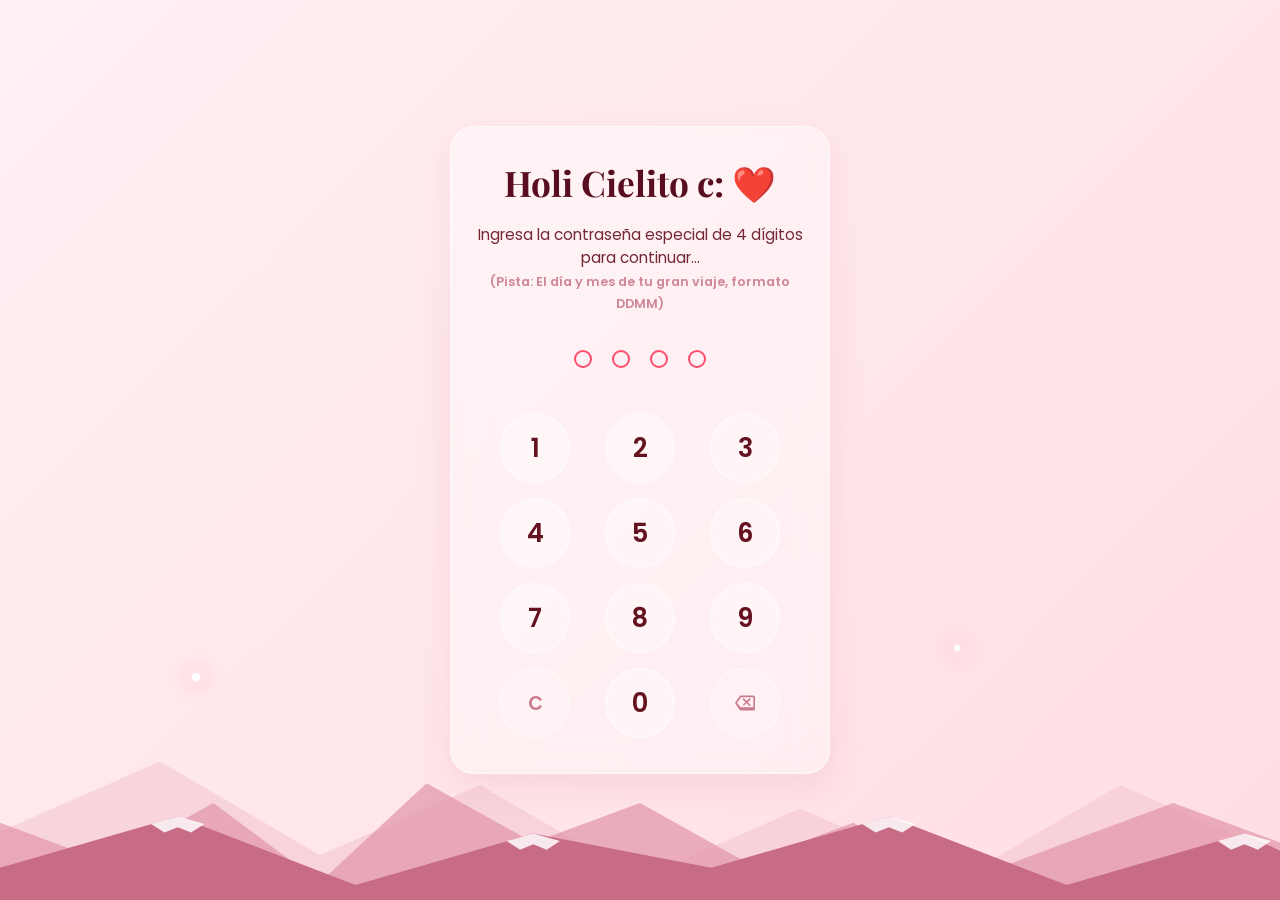
==== index.html @ ddee2273 "Add files via upload" ====
<!DOCTYPE html>
<html lang="es">
<head>
    <meta charset="UTF-8">
    <meta name="viewport" content="width=device-width, initial-scale=1.0">
    <title>Acceso Especial</title>
    <meta name="description" content="Ingresa la fecha de viaje de mi amor para acceder al contador.">
    
    <!-- Google Fonts -->
    <link rel="preconnect" href="https://fonts.googleapis.com">
    <link rel="preconnect" href="https://fonts.gstatic.com" crossorigin>
    <link href="https://fonts.googleapis.com/css2?family=Playfair+Display:ital,wght@0,400..900;1,400..900&family=Poppins:wght@300;400;600;700&display=swap" rel="stylesheet">
    
    <link rel="stylesheet" href="styles.css">
    <link rel="stylesheet" href="passcode.css">
</head>
<body>
    <!-- Ambient Hearts/Petals Container -->
    <div id="hearts-container"></div>

    <main class="passcode-container">
        <!-- Passcode Card -->
        <section class="passcode-card" id="passcode-card">
            <h1 class="passcode-title">Holi Cielito c: ❤️</h1>
            <p class="passcode-subtitle">Ingresa la contraseña especial de 4 dígitos para continuar...<br><small>(Pista: El día y mes de tu gran viaje, formato DDMM)</small></p>

            <!-- PIN Dots Display -->
            <div class="pin-display">
                <div class="pin-dot" data-index="0"></div>
                <div class="pin-dot" data-index="1"></div>
                <div class="pin-dot" data-index="2"></div>
                <div class="pin-dot" data-index="3"></div>
            </div>

            <!-- Custom Numeric Keypad -->
            <div class="keypad">
                <button class="key-btn" data-key="1">1</button>
                <button class="key-btn" data-key="2">2</button>
                <button class="key-btn" data-key="3">3</button>
                <button class="key-btn" data-key="4">4</button>
                <button class="key-btn" data-key="5">5</button>
                <button class="key-btn" data-key="6">6</button>
                <button class="key-btn" data-key="7">7</button>
                <button class="key-btn" data-key="8">8</button>
                <button class="key-btn" data-key="9">9</button>
                <button class="key-btn action" data-key="clear" aria-label="Borrar todo">C</button>
                <button class="key-btn" data-key="0">0</button>
                <button class="key-btn action" data-key="backspace" aria-label="Borrar último dígito">
                    <svg viewBox="0 0 24 24" width="20" height="20">
                        <path fill="currentColor" d="M22 3H7c-.69 0-1.23.35-1.59.88L0 12l5.41 8.11c.36.53.9.89 1.59.89h15c1.1 0 2-.9 2-2V5c0-1.1-.9-2-2-2zm0 14H7.07L2.4 12l4.66-7H22v12zm-11.59-2L14 12.41 17.59 16 19 14.59 15.41 11 19 7.41 17.59 6 14 9.59 10.41 6 9 7.41 12.59 11 9 14.59z"/>
                    </svg>
                </button>
            </div>
        </section>
    </main>

    <!-- Bottom Mountain Illustration -->
    <div class="mountain-container">
        <div class="sky-star animate-pulse"></div>
        <div class="sky-star-2 animate-pulse"></div>
        <svg class="mountain mountain-back" viewBox="0 0 1440 320" preserveAspectRatio="none">
            <path fill="#f3c6d1" fill-opacity="0.6" d="M0,224L180,128L360,256L540,160L720,288L900,192L1080,288L1260,160L1440,256L1440,320L1260,320L1080,320L900,320L720,320L540,320L360,320L180,320L0,320Z"></path>
        </svg>
        <svg class="mountain mountain-mid" viewBox="0 0 1440 320" preserveAspectRatio="none">
            <path fill="#e295aa" fill-opacity="0.7" d="M0,192L120,256L240,160L360,288L480,128L600,224L720,160L840,256L960,192L1080,288L1200,224L1320,160L1440,224L1440,320L1320,320L1200,320L1080,320L960,320L840,320L720,320L600,320L480,320L360,320L240,320L120,320L0,320Z"></path>
        </svg>
        <svg class="mountain mountain-front" viewBox="0 0 1440 320" preserveAspectRatio="none">
            <path fill="#c86b85" d="M0,256L200,160L400,288L600,192L800,256L1000,160L1200,288L1400,192L1440,224L1440,320L1400,320L1200,320L1000,320L800,320L600,320L400,320L200,320L0,320Z"></path>
            <path fill="#ffffff" fill-opacity="0.85" d="M170,174L200,160L230,174L215,190L200,180L185,190ZM570,206L600,192L630,206L615,222L600,212L585,222ZM970,174L1000,160L1030,174L1015,190L1000,180L985,190ZM1370,206L1400,192L1430,206L1415,222L1400,212L1385,222Z"></path>
        </svg>
    </div>

    <!-- Scripts -->
    <script src="passcode.js"></script>
</body>
</html>
---- styles.css ----
/* ==========================================================================
   Estilos Principales - Conteo Regresivo Romántico a Ancash
   ========================================================================== */

:root {
    --bg-pink-1: #fff0f3;
    --bg-pink-2: #ffccd5;
    --bg-lavender: #f0e6ff;
    --accent-rose: #ff4d6d;
    --accent-rose-hover: #ff758f;
    --rose-gold: #c97a8e;
    --deep-wine: #590d22;
    --dark-text: #641220;
    --glass-bg: rgba(255, 255, 255, 0.4);
    --glass-bg-hover: rgba(255, 255, 255, 0.55);
    --glass-border: rgba(255, 255, 255, 0.6);
    --glass-shadow: 0 12px 32px 0 rgba(201, 122, 142, 0.15);
    --font-serif: 'Playfair Display', Georgia, serif;
    --font-sans: 'Poppins', system-ui, -apple-system, sans-serif;
    --transition-smooth: all 0.4s cubic-bezier(0.175, 0.885, 0.32, 1.275);
}

/* Base Styles */
* {
    box-sizing: border-box;
    margin: 0;
    padding: 0;
}

body {
    font-family: var(--font-sans);
    color: var(--dark-text);
    min-height: 100vh;
    overflow-x: hidden;
    background: linear-gradient(135deg, var(--bg-pink-1), var(--bg-pink-2), var(--bg-lavender));
    background-size: 400% 400%;
    animation: gradientShift 15s ease infinite;
    display: flex;
    flex-direction: column;
    align-items: center;
    position: relative;
}

/* Background Animated Gradient */
@keyframes gradientShift {
    0% { background-position: 0% 50%; }
    50% { background-position: 100% 50%; }
    100% { background-position: 0% 50%; }
}

/* Interactive Hearts Overlay */
#hearts-container {
    position: fixed;
    top: 0;
    left: 0;
    width: 100%;
    height: 100%;
    pointer-events: none;
    z-index: 999;
    overflow: hidden;
}

/* Floating Elements in Background */
.ambient-heart {
    position: absolute;
    color: var(--accent-rose);
    opacity: 0.6;
    animation: floatUp 6s linear infinite;
    pointer-events: none;
}

@keyframes floatUp {
    0% {
        transform: translateY(100vh) scale(0) rotate(0deg);
        opacity: 0;
    }
    10% {
        opacity: 0.6;
    }
    90% {
        opacity: 0.6;
    }
    100% {
        transform: translateY(-10vh) scale(1.2) rotate(360deg);
        opacity: 0;
    }
}

/* Floating Music Player Button */
.floating-btn {
    position: fixed;
    top: 25px;
    right: 25px;
    width: 54px;
    height: 54px;
    border-radius: 50%;
    background: var(--glass-bg);
    border: 1px solid var(--glass-border);
    backdrop-filter: blur(12px);
    -webkit-backdrop-filter: blur(12px);
    color: var(--accent-rose);
    box-shadow: 0 4px 15px rgba(255, 77, 109, 0.2);
    cursor: pointer;
    display: flex;
    align-items: center;
    justify-content: center;
    z-index: 1000;
    transition: var(--transition-smooth);
}

.floating-btn:hover {
    transform: scale(1.1) rotate(15deg);
    background: var(--accent-rose);
    color: white;
    box-shadow: 0 6px 20px rgba(255, 77, 109, 0.4);
}

.floating-btn:active {
    transform: scale(0.95);
}

.hidden {
    display: none !important;
}

/* Main Container Layout */
.app-container {
    width: 100%;
    max-width: 900px;
    padding: 40px 20px 180px 20px; /* Extra bottom padding for mountains spacing */
    margin: auto 0;
    display: flex;
    flex-direction: column;
    align-items: center;
    gap: 40px;
    z-index: 10;
}

/* Hero Card */
.card-hero {
    width: 100%;
    background: var(--glass-bg);
    border: 1px solid var(--glass-border);
    backdrop-filter: blur(16px);
    -webkit-backdrop-filter: blur(16px);
    box-shadow: var(--glass-shadow);
    border-radius: 24px;
    padding: 40px 30px;
    text-align: center;
    display: flex;
    flex-direction: column;
    align-items: center;
    gap: 20px;
    transition: transform 0.3s ease;
}

.card-hero:hover {
    transform: translateY(-5px);
}

.heart-pulse-badge {
    background: rgba(255, 77, 109, 0.15);
    color: var(--accent-rose);
    padding: 8px 16px;
    border-radius: 50px;
    font-size: 0.9rem;
    font-weight: 600;
    border: 1px solid rgba(255, 77, 109, 0.25);
    animation: pulse 2s infinite;
}

@keyframes pulse {
    0% { transform: scale(1); }
    50% { transform: scale(1.05); }
    100% { transform: scale(1); }
}

.main-title {
    font-family: var(--font-serif);
    font-size: 2.8rem;
    font-weight: 700;
    color: var(--deep-wine);
    line-height: 1.2;
}

.subtitle {
    font-size: 1.1rem;
    color: var(--dark-text);
    opacity: 0.9;
    max-width: 600px;
}

/* Countdown Grid */
.countdown-grid {
    display: grid;
    grid-template-columns: repeat(4, 1fr);
    gap: 20px;
    width: 100%;
    margin-top: 15px;
}

.countdown-card {
    background: rgba(255, 255, 255, 0.5);
    border: 1px solid var(--glass-border);
    border-radius: 20px;
    padding: 25px 15px;
    display: flex;
    flex-direction: column;
    align-items: center;
    position: relative;
    overflow: hidden;
    transition: var(--transition-smooth);
}

.countdown-card:hover {
    transform: scale(1.05) translateY(-5px);
    background: rgba(255, 255, 255, 0.7);
    box-shadow: 0 10px 25px rgba(255, 77, 109, 0.15);
}

.countdown-card .number {
    font-size: 3.2rem;
    font-weight: 700;
    color: var(--accent-rose);
    line-height: 1;
    z-index: 2;
    text-shadow: 2px 2px 4px rgba(0,0,0,0.05);
}

.countdown-card .label {
    font-size: 0.9rem;
    text-transform: uppercase;
    letter-spacing: 1.5px;
    color: var(--rose-gold);
    font-weight: 600;
    margin-top: 8px;
    z-index: 2;
}

/* Card Radial Glow Effect on Hover */
.card-glow {
    position: absolute;
    top: 50%;
    left: 50%;
    width: 100%;
    height: 100%;
    background: radial-gradient(circle, rgba(255, 204, 213, 0.4) 0%, transparent 70%);
    transform: translate(-50%, -50%) scale(0);
    transition: transform 0.5s ease;
    pointer-events: none;
    z-index: 1;
}

.countdown-card:hover .card-glow {
    transform: translate(-50%, -50%) scale(1.5);
}

/* D-Day Celebration Message */
.celebration-message {
    animation: zoomIn 0.8s cubic-bezier(0.175, 0.885, 0.32, 1.275) forwards;
}

.celebration-message h2 {
    font-family: var(--font-serif);
    font-size: 3rem;
    color: var(--accent-rose);
    margin-bottom: 15px;
    text-shadow: 0 0 15px rgba(255, 77, 109, 0.2);
}

.celebration-message .sweet-words {
    font-size: 1.25rem;
    line-height: 1.6;
    color: var(--deep-wine);
    max-width: 650px;
    margin: 0 auto;
}

@keyframes zoomIn {
    0% { transform: scale(0.8); opacity: 0; }
    100% { transform: scale(1); opacity: 1; }
}

/* Progress Bar / Traveling Heart */
.progress-bar-container {
    position: relative;
    width: 100%;
    height: 8px;
    background: rgba(255, 255, 255, 0.4);
    border-radius: 10px;
    margin-top: 30px;
}

.progress-trail {
    position: absolute;
    top: 0;
    left: 0;
    width: 100%;
    height: 100%;
    border-radius: 10px;
    border: 1.5px dashed rgba(255, 77, 109, 0.25);
    pointer-events: none;
}

.progress-bar {
    position: absolute;
    top: 0;
    left: 0;
    height: 100%;
    width: 0%;
    background: linear-gradient(90deg, var(--bg-pink-2), var(--accent-rose));
    border-radius: 10px;
    transition: width 1s cubic-bezier(0.1, 0.8, 0.2, 1);
}

.traveling-element {
    position: absolute;
    top: -10px;
    left: 0%;
    transform: translateX(-50%);
    transition: left 1s cubic-bezier(0.1, 0.8, 0.2, 1);
    z-index: 5;
    filter: drop-shadow(0 4px 6px rgba(255, 77, 109, 0.3));
}

.traveling-element svg {
    animation: floatAirplane 3s ease-in-out infinite;
}

@keyframes floatAirplane {
    0% { transform: translateY(0) rotate(0deg); }
    50% { transform: translateY(-4px) rotate(3deg); }
    100% { transform: translateY(0) rotate(0deg); }
}

.progress-labels {
    width: 100%;
    display: flex;
    justify-content: space-between;
    font-size: 0.85rem;
    font-weight: 600;
    color: var(--rose-gold);
    margin-top: 5px;
}

/* Love Letter Section */
.envelope-section {
    width: 100%;
    display: flex;
    flex-direction: column;
    align-items: center;
    gap: 15px;
}

.letter-instruction {
    font-size: 1rem;
    color: var(--rose-gold);
    font-style: italic;
    animation: bounceText 2s infinite;
}

@keyframes bounceText {
    0%, 100% { transform: translateY(0); }
    50% { transform: translateY(-4px); }
}

/* Envelope Container */
.envelope-wrapper {
    position: relative;
    width: 320px;
    height: 220px;
    cursor: pointer;
    perspective: 1000px;
}

.envelope {
    position: relative;
    width: 100%;
    height: 100%;
    background: #ffa6c9;
    border-radius: 0 0 12px 12px;
    box-shadow: 0 15px 35px rgba(201, 122, 142, 0.25);
    transition: transform 0.4s ease;
}

.envelope:hover {
    transform: scale(1.02) translateY(-3px);
}

/* Envelope Flap */
.envelope .flap {
    position: absolute;
    top: 0;
    left: 0;
    width: 0;
    height: 0;
    border-left: 160px solid transparent;
    border-right: 160px solid transparent;
    border-top: 115px solid #ff85a2;
    transform-origin: top;
    transition: transform 0.4s ease 0.2s, z-index 0.2s;
    z-index: 4;
}

/* Envelope Pocket */
.envelope .pocket {
    position: absolute;
    bottom: 0;
    left: 0;
    width: 0;
    height: 0;
    border-left: 160px solid #ffa6c9;
    border-right: 160px solid #ffa6c9;
    border-bottom: 110px solid #ff7096;
    border-radius: 0 0 12px 12px;
    z-index: 3;
}

/* The Sealed Heart */
.heart-seal {
    position: absolute;
    top: 100px;
    left: 50%;
    transform: translate(-50%, -50%) scale(1);
    font-size: 2.2rem;
    z-index: 5;
    transition: transform 0.3s cubic-bezier(0.175, 0.885, 0.32, 1.275);
    cursor: pointer;
}

.envelope-wrapper:hover .heart-seal {
    transform: translate(-50%, -50%) scale(1.15);
}

/* The actual Letter */
.letter {
    position: absolute;
    bottom: 10px;
    left: 10px;
    right: 10px;
    height: 200px;
    background: #fff;
    border-radius: 8px;
    box-shadow: 0 2px 10px rgba(0,0,0,0.06);
    transition: transform 0.5s cubic-bezier(0.25, 1, 0.5, 1) 0s, height 0.5s ease 0s;
    z-index: 2;
    overflow: hidden;
    padding: 20px;
}

.letter-content {
    opacity: 0.1;
    transform: translateY(20px);
    transition: opacity 0.4s ease, transform 0.4s ease;
    display: flex;
    flex-direction: column;
    gap: 12px;
}

.letter-title {
    font-family: var(--font-serif);
    font-size: 1.15rem;
    color: var(--accent-rose);
    margin-bottom: 5px;
}

.letter-text {
    font-size: 0.85rem;
    line-height: 1.5;
    color: #4a4a4a;
    text-align: justify;
}

.letter-signature {
    font-size: 0.85rem;
    color: var(--rose-gold);
    align-self: flex-end;
    margin-top: 10px;
    line-height: 1.4;
    text-align: right;
}

/* Open Envelope Animation Classes */
.envelope-wrapper.open .envelope .flap {
    transform: rotateX(180deg);
    z-index: 1;
    transition: transform 0.4s ease, z-index 0.2s 0.2s;
}

.envelope-wrapper.open .letter {
    transform: translateY(-160px);
    height: 380px;
    z-index: 4;
    box-shadow: 0 10px 30px rgba(0,0,0,0.1);
    transition: transform 0.5s cubic-bezier(0.25, 1, 0.5, 1) 0.3s, height 0.5s ease 0.3s, z-index 0s 0.3s;
    overflow-y: auto;
}

/* Custom Scrollbar for letter */
.letter::-webkit-scrollbar {
    width: 6px;
}
.letter::-webkit-scrollbar-track {
    background: #f7f7f7;
    border-radius: 4px;
}
.letter::-webkit-scrollbar-thumb {
    background: var(--bg-pink-2);
    border-radius: 4px;
}

.envelope-wrapper.open .letter-content {
    opacity: 1;
    transform: translateY(0);
    transition: opacity 0.5s ease 0.6s, transform 0.5s ease 0.6s;
}

.envelope-wrapper.open .heart-seal {
    transform: translate(-50%, -50%) scale(0);
    opacity: 0;
    pointer-events: none;
    transition: transform 0.3s ease, opacity 0.3s ease;
}

/* Mountains Styling at Bottom */
.mountain-container {
    position: fixed;
    bottom: -1px;
    left: 0;
    width: 100%;
    height: 180px;
    pointer-events: none;
    z-index: 1;
}

.mountain {
    position: absolute;
    bottom: -1px;
    left: 0;
    width: 100%;
    height: 100%;
}

.mountain-back {
    height: 130%;
    animation: floatBackMount 20s ease-in-out infinite alternate;
}

.mountain-mid {
    height: 110%;
    animation: floatMidMount 16s ease-in-out infinite alternate;
}

.mountain-front {
    height: 95%;
}

@keyframes floatBackMount {
    0% { transform: translateY(0); }
    100% { transform: translateY(6px); }
}

@keyframes floatMidMount {
    0% { transform: translateY(0); }
    100% { transform: translateY(3px); }
}

/* Sky Stars Anim */
.sky-star, .sky-star-2 {
    position: absolute;
    border-radius: 50%;
    background: #fff;
    box-shadow: 0 0 10px #fff, 0 0 20px var(--accent-rose);
}

.sky-star {
    bottom: 220px;
    left: 15%;
    width: 8px;
    height: 8px;
    animation: pulseGlow 3s infinite;
}

.sky-star-2 {
    bottom: 250px;
    right: 25%;
    width: 6px;
    height: 6px;
    animation: pulseGlow 4s infinite 1s;
}

@keyframes pulseGlow {
    0%, 100% { transform: scale(1); opacity: 0.6; }
    50% { transform: scale(1.4); opacity: 1; box-shadow: 0 0 15px #fff, 0 0 30px var(--accent-rose); }
}

/* Responsive Media Queries */
@media (max-width: 768px) {
    .app-container {
        padding-top: 25px;
        padding-bottom: 150px;
        gap: 30px;
    }
    
    .floating-btn {
        top: 15px;
        right: 15px;
        width: 48px;
        height: 48px;
    }

    .card-hero {
        padding: 30px 18px;
    }

    .main-title {
        font-size: 2rem;
    }

    .subtitle {
        font-size: 0.95rem;
    }

    .countdown-grid {
        grid-template-columns: repeat(2, 1fr);
        gap: 15px;
    }

    .countdown-card {
        padding: 18px 10px;
        border-radius: 16px;
    }

    .countdown-card .number {
        font-size: 2.3rem;
    }

    .countdown-card .label {
        font-size: 0.8rem;
        letter-spacing: 1px;
    }
    
    .envelope-wrapper {
        width: 290px;
        height: 200px;
    }
    
    .envelope .flap {
        border-left-width: 145px;
        border-right-width: 145px;
        border-top-width: 105px;
    }
    
    .envelope .pocket {
        border-left-width: 145px;
        border-right-width: 145px;
        border-bottom-width: 100px;
    }

    .envelope-wrapper.open .letter {
        transform: translateY(-150px);
        height: 330px;
    }

    .letter-content {
        gap: 10px;
    }
    
    .mountain-container {
        height: 120px;
    }
    
    .sky-star {
        bottom: 150px;
    }
    .sky-star-2 {
        bottom: 170px;
    }
}

@media (max-width: 300px) {
    .countdown-grid {
        grid-template-columns: 1fr;
    }
}
---- passcode.css ----
/* ==========================================================================
   Estilos específicos para el bloqueo por contraseña
   ========================================================================== */

/* Contenedor principal de la contraseña */
.passcode-container {
    width: 100%;
    max-width: 420px;
    min-height: 100vh;
    display: flex;
    flex-direction: column;
    align-items: center;
    justify-content: center;
    padding: 20px;
    z-index: 10;
    box-sizing: border-box;
}

/* Tarjeta Glassmorphic */
.passcode-card {
    width: 100%;
    background: var(--glass-bg);
    border: 1px solid var(--glass-border);
    backdrop-filter: blur(16px);
    -webkit-backdrop-filter: blur(16px);
    box-shadow: var(--glass-shadow);
    border-radius: 24px;
    padding: 35px 25px;
    text-align: center;
    display: flex;
    flex-direction: column;
    align-items: center;
    gap: 20px;
    transition: transform 0.3s ease, box-shadow 0.3s ease;
}

.passcode-card:hover {
    transform: translateY(-3px);
    box-shadow: 0 16px 36px 0 rgba(201, 122, 142, 0.2);
}

.passcode-title {
    font-family: var(--font-serif);
    font-size: 2.2rem;
    font-weight: 700;
    color: var(--deep-wine);
    line-height: 1.2;
}

.passcode-subtitle {
    font-size: 0.95rem;
    color: var(--dark-text);
    opacity: 0.9;
    line-height: 1.5;
}

.passcode-subtitle small {
    font-size: 0.8rem;
    color: var(--rose-gold);
    font-weight: 600;
}

/* Visualizador de PIN (Puntos) */
.pin-display {
    display: flex;
    justify-content: center;
    gap: 20px;
    margin: 15px 0;
}

.pin-dot {
    width: 18px;
    height: 18px;
    border-radius: 50%;
    border: 2px solid var(--accent-rose);
    background: transparent;
    transition: all 0.25s cubic-bezier(0.175, 0.885, 0.32, 1.275);
}

.pin-dot.filled {
    background: var(--accent-rose);
    transform: scale(1.15);
    box-shadow: 0 0 10px rgba(255, 77, 109, 0.5);
}

.pin-dot.error {
    border-color: #d90429;
    background: #d90429;
    transform: scale(1.15);
    box-shadow: 0 0 10px rgba(217, 4, 41, 0.5);
}

.pin-dot.success {
    border-color: #2b9348;
    background: #2b9348;
    transform: scale(1.2);
    box-shadow: 0 0 12px rgba(43, 147, 72, 0.6);
}

/* Teclado Numérico (Keypad) */
.keypad {
    display: grid;
    grid-template-columns: repeat(3, 1fr);
    gap: 15px;
    width: 100%;
    max-width: 300px;
    margin-top: 10px;
}

.key-btn {
    aspect-ratio: 1;
    width: 70px;
    height: 70px;
    margin: 0 auto;
    border-radius: 50%;
    border: 1px solid var(--glass-border);
    background: rgba(255, 255, 255, 0.35);
    font-family: var(--font-sans);
    font-size: 1.6rem;
    font-weight: 600;
    color: var(--dark-text);
    cursor: pointer;
    display: flex;
    align-items: center;
    justify-content: center;
    transition: all 0.25s cubic-bezier(0.175, 0.885, 0.32, 1.275);
    user-select: none;
    -webkit-tap-highlight-color: transparent;
}

.key-btn:hover {
    background: var(--accent-rose);
    color: white;
    transform: scale(1.08);
    box-shadow: 0 5px 15px rgba(255, 77, 109, 0.3);
    border-color: var(--accent-rose);
}

.key-btn:active {
    transform: scale(0.92);
}

.key-btn.action {
    background: rgba(255, 255, 255, 0.15);
    font-size: 1.2rem;
    color: var(--rose-gold);
}

.key-btn.action:hover {
    background: var(--rose-gold);
    color: white;
    border-color: var(--rose-gold);
    box-shadow: 0 5px 15px rgba(201, 122, 142, 0.3);
}

/* Animaciones */

/* Animación de vibración de error (Shake) */
.shake {
    animation: shakeCard 0.4s ease-in-out;
}

@keyframes shakeCard {
    0%, 100% { transform: translateX(0); }
    20%, 60% { transform: translateX(-10px); }
    40%, 80% { transform: translateX(10px); }
}

/* Animación de pulsación de éxito */
.success-scale {
    animation: successPulse 0.5s ease-in-out forwards;
}

@keyframes successPulse {
    0% { transform: scale(1); }
    50% { transform: scale(1.04); box-shadow: 0 0 40px rgba(43, 147, 72, 0.3); }
    100% { transform: scale(1); }
}

/* Responsividad para móviles pequeños */
@media (max-width: 480px) {
    .passcode-card {
        padding: 25px 18px;
    }
    
    .passcode-title {
        font-size: 1.8rem;
    }
    
    .key-btn {
        width: 60px;
        height: 60px;
        font-size: 1.4rem;
    }
    
    .keypad {
        gap: 12px;
    }
}
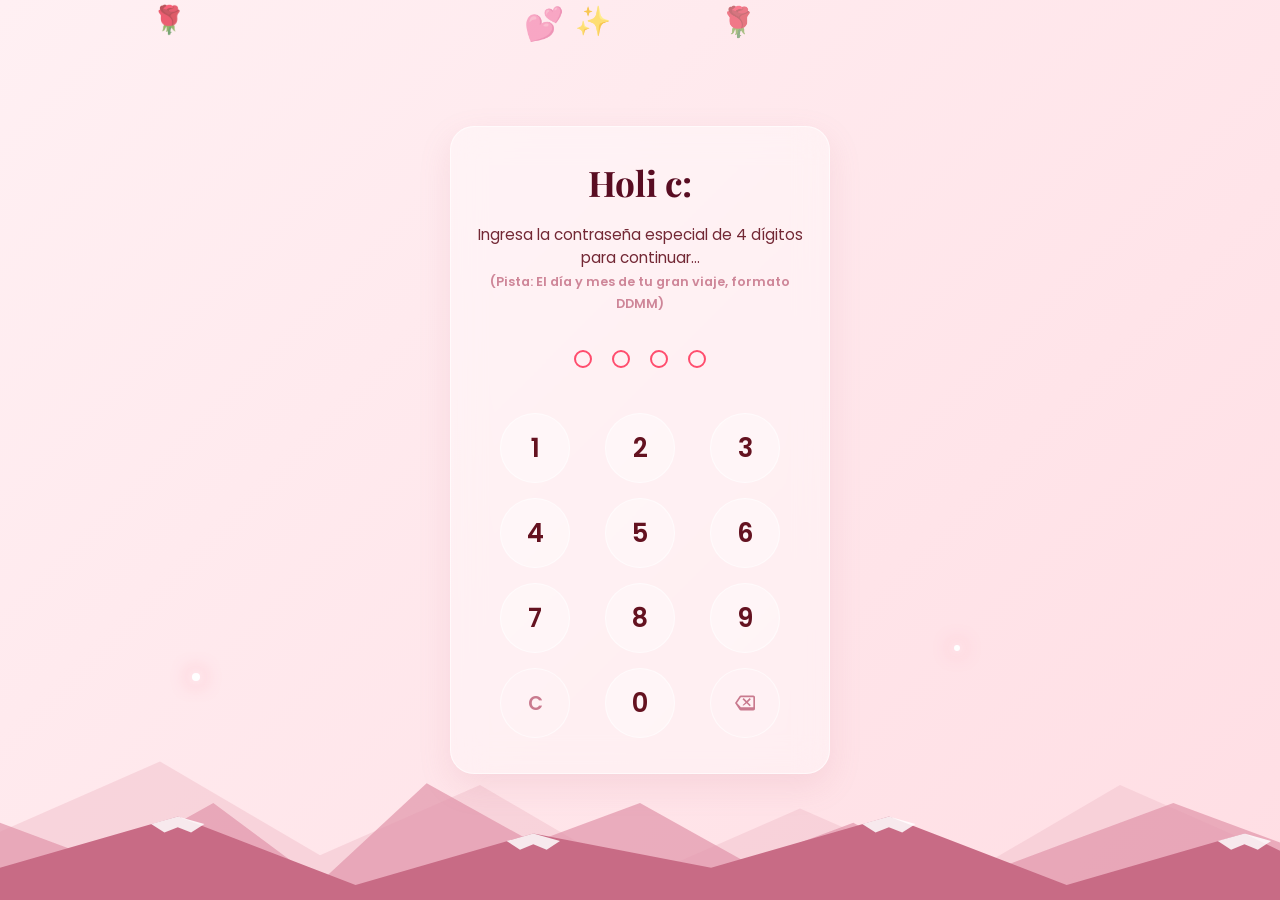
==== commit 933e40a4: "Update index.html" ====
--- a/index.html
+++ b/index.html
@@ -21,7 +21,7 @@
     <main class="passcode-container">
         <!-- Passcode Card -->
         <section class="passcode-card" id="passcode-card">
-            <h1 class="passcode-title">Holi Cielito c: ❤️</h1>
+            <h1 class="passcode-title">Holi c:</h1>
             <p class="passcode-subtitle">Ingresa la contraseña especial de 4 dígitos para continuar...<br><small>(Pista: El día y mes de tu gran viaje, formato DDMM)</small></p>
 
             <!-- PIN Dots Display -->
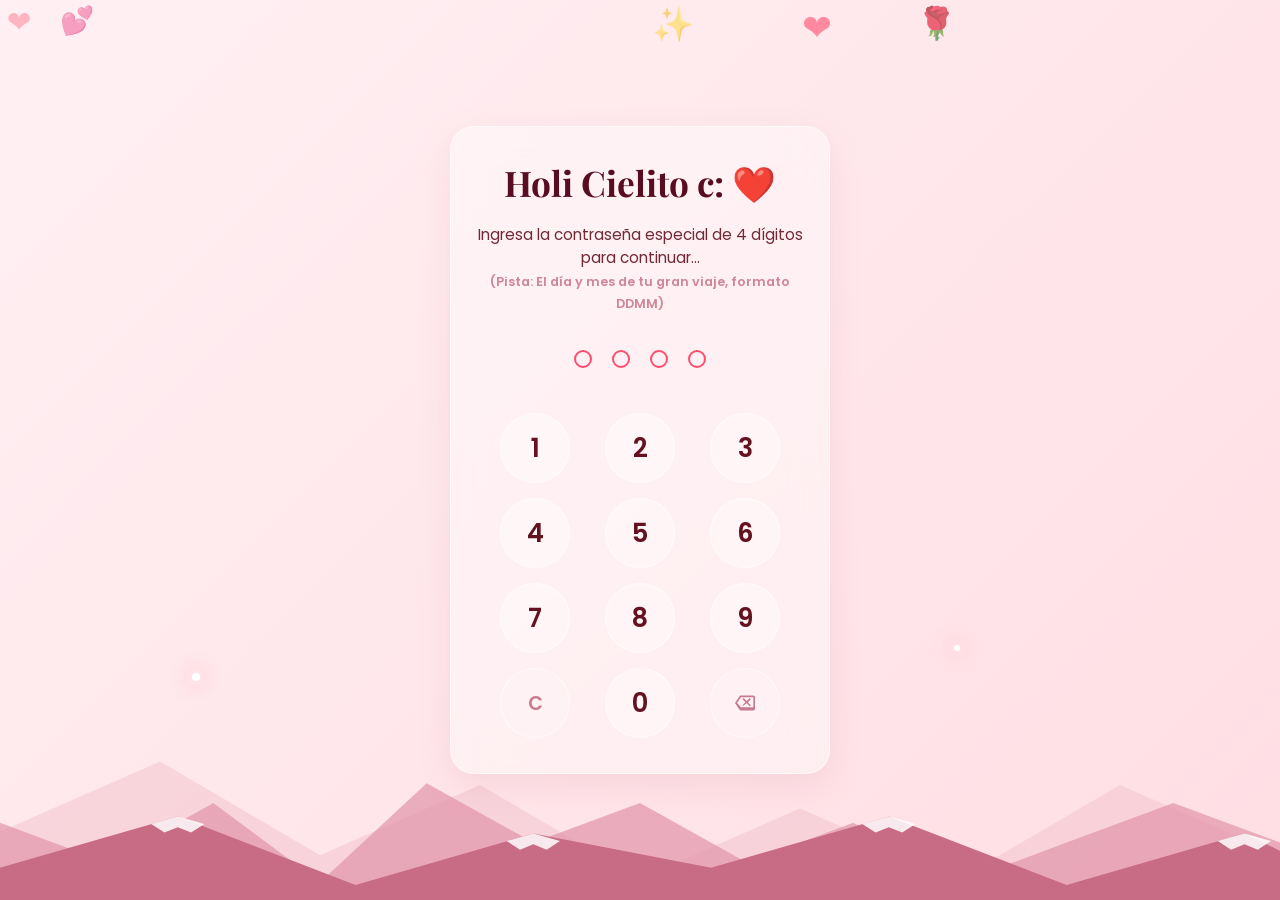
==== commit a22a6f92: "Add files via upload" ====
--- a/index.html
+++ b/index.html
@@ -21,7 +21,7 @@
     <main class="passcode-container">
         <!-- Passcode Card -->
         <section class="passcode-card" id="passcode-card">
-            <h1 class="passcode-title">Holi c:</h1>
+            <h1 class="passcode-title">Holi Cielito c: ❤️</h1>
             <p class="passcode-subtitle">Ingresa la contraseña especial de 4 dígitos para continuar...<br><small>(Pista: El día y mes de tu gran viaje, formato DDMM)</small></p>
 
             <!-- PIN Dots Display -->
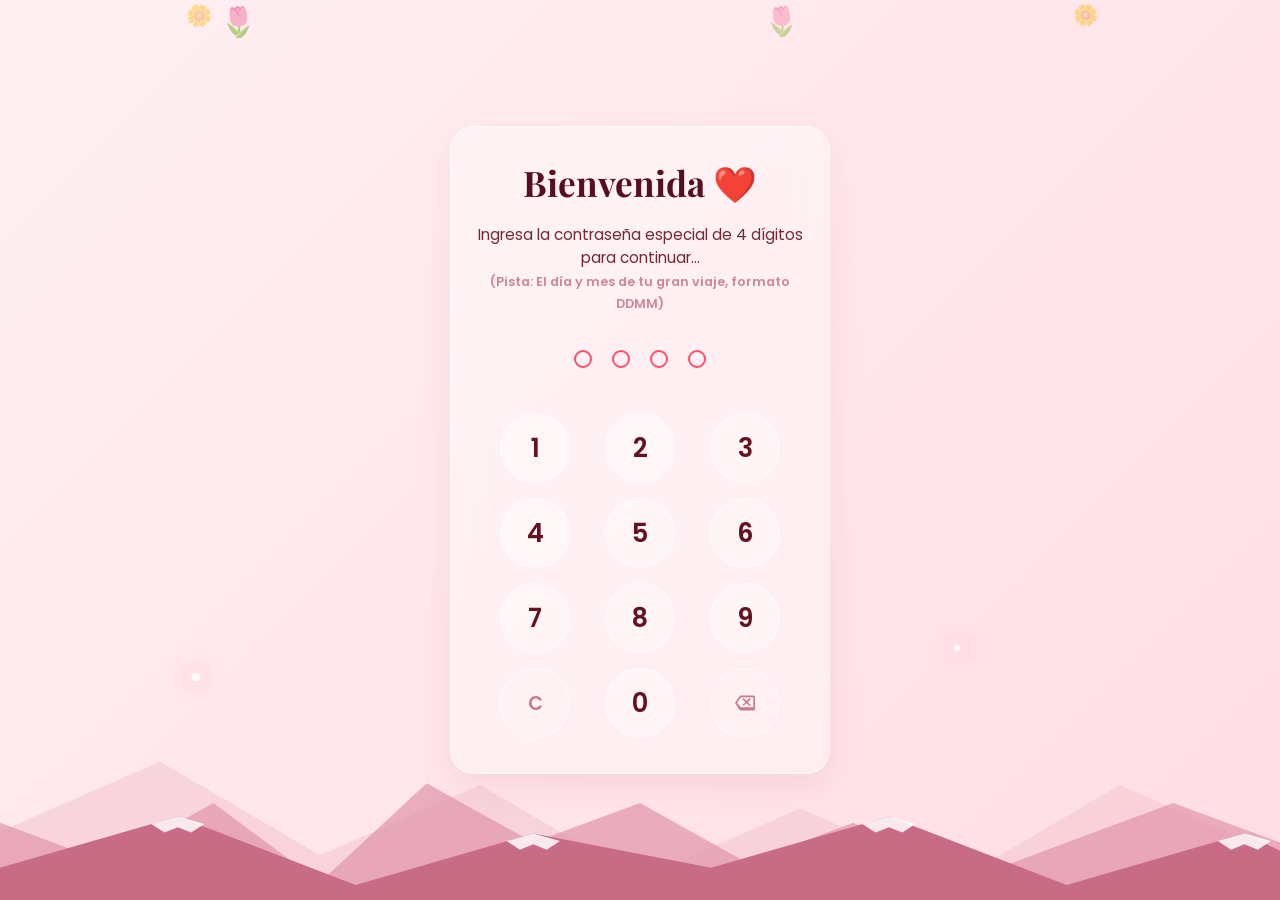
==== commit 4c3b56df: "Add files via upload" ====
--- a/index.html
+++ b/index.html
@@ -1,19 +1,23 @@
 <!DOCTYPE html>
 <html lang="es">
+
 <head>
     <meta charset="UTF-8">
-    <meta name="viewport" content="width=device-width, initial-scale=1.0">
+    <meta name="viewport" content="width=device-width, initial-scale=1.0, viewport-fit=cover">
     <title>Acceso Especial</title>
     <meta name="description" content="Ingresa la fecha de viaje de mi amor para acceder al contador.">
-    
+
     <!-- Google Fonts -->
     <link rel="preconnect" href="https://fonts.googleapis.com">
     <link rel="preconnect" href="https://fonts.gstatic.com" crossorigin>
-    <link href="https://fonts.googleapis.com/css2?family=Playfair+Display:ital,wght@0,400..900;1,400..900&family=Poppins:wght@300;400;600;700&display=swap" rel="stylesheet">
-    
+    <link
+        href="https://fonts.googleapis.com/css2?family=Playfair+Display:ital,wght@0,400..900;1,400..900&family=Poppins:wght@300;400;600;700&display=swap"
+        rel="stylesheet">
+
     <link rel="stylesheet" href="styles.css">
     <link rel="stylesheet" href="passcode.css">
 </head>
+
 <body>
     <!-- Ambient Hearts/Petals Container -->
     <div id="hearts-container"></div>
@@ -21,8 +25,9 @@
     <main class="passcode-container">
         <!-- Passcode Card -->
         <section class="passcode-card" id="passcode-card">
-            <h1 class="passcode-title">Holi Cielito c: ❤️</h1>
-            <p class="passcode-subtitle">Ingresa la contraseña especial de 4 dígitos para continuar...<br><small>(Pista: El día y mes de tu gran viaje, formato DDMM)</small></p>
+            <h1 class="passcode-title">Bienvenida ❤️</h1>
+            <p class="passcode-subtitle">Ingresa la contraseña especial de 4 dígitos para continuar...<br><small>(Pista:
+                    El día y mes de tu gran viaje, formato DDMM)</small></p>
 
             <!-- PIN Dots Display -->
             <div class="pin-display">
@@ -47,7 +52,8 @@
                 <button class="key-btn" data-key="0">0</button>
                 <button class="key-btn action" data-key="backspace" aria-label="Borrar último dígito">
                     <svg viewBox="0 0 24 24" width="20" height="20">
-                        <path fill="currentColor" d="M22 3H7c-.69 0-1.23.35-1.59.88L0 12l5.41 8.11c.36.53.9.89 1.59.89h15c1.1 0 2-.9 2-2V5c0-1.1-.9-2-2-2zm0 14H7.07L2.4 12l4.66-7H22v12zm-11.59-2L14 12.41 17.59 16 19 14.59 15.41 11 19 7.41 17.59 6 14 9.59 10.41 6 9 7.41 12.59 11 9 14.59z"/>
+                        <path fill="currentColor"
+                            d="M22 3H7c-.69 0-1.23.35-1.59.88L0 12l5.41 8.11c.36.53.9.89 1.59.89h15c1.1 0 2-.9 2-2V5c0-1.1-.9-2-2-2zm0 14H7.07L2.4 12l4.66-7H22v12zm-11.59-2L14 12.41 17.59 16 19 14.59 15.41 11 19 7.41 17.59 6 14 9.59 10.41 6 9 7.41 12.59 11 9 14.59z" />
                     </svg>
                 </button>
             </div>
@@ -59,18 +65,27 @@
         <div class="sky-star animate-pulse"></div>
         <div class="sky-star-2 animate-pulse"></div>
         <svg class="mountain mountain-back" viewBox="0 0 1440 320" preserveAspectRatio="none">
-            <path fill="#f3c6d1" fill-opacity="0.6" d="M0,224L180,128L360,256L540,160L720,288L900,192L1080,288L1260,160L1440,256L1440,320L1260,320L1080,320L900,320L720,320L540,320L360,320L180,320L0,320Z"></path>
+            <path fill="#f3c6d1" fill-opacity="0.6"
+                d="M0,224L180,128L360,256L540,160L720,288L900,192L1080,288L1260,160L1440,256L1440,320L1260,320L1080,320L900,320L720,320L540,320L360,320L180,320L0,320Z">
+            </path>
         </svg>
         <svg class="mountain mountain-mid" viewBox="0 0 1440 320" preserveAspectRatio="none">
-            <path fill="#e295aa" fill-opacity="0.7" d="M0,192L120,256L240,160L360,288L480,128L600,224L720,160L840,256L960,192L1080,288L1200,224L1320,160L1440,224L1440,320L1320,320L1200,320L1080,320L960,320L840,320L720,320L600,320L480,320L360,320L240,320L120,320L0,320Z"></path>
+            <path fill="#e295aa" fill-opacity="0.7"
+                d="M0,192L120,256L240,160L360,288L480,128L600,224L720,160L840,256L960,192L1080,288L1200,224L1320,160L1440,224L1440,320L1320,320L1200,320L1080,320L960,320L840,320L720,320L600,320L480,320L360,320L240,320L120,320L0,320Z">
+            </path>
         </svg>
         <svg class="mountain mountain-front" viewBox="0 0 1440 320" preserveAspectRatio="none">
-            <path fill="#c86b85" d="M0,256L200,160L400,288L600,192L800,256L1000,160L1200,288L1400,192L1440,224L1440,320L1400,320L1200,320L1000,320L800,320L600,320L400,320L200,320L0,320Z"></path>
-            <path fill="#ffffff" fill-opacity="0.85" d="M170,174L200,160L230,174L215,190L200,180L185,190ZM570,206L600,192L630,206L615,222L600,212L585,222ZM970,174L1000,160L1030,174L1015,190L1000,180L985,190ZM1370,206L1400,192L1430,206L1415,222L1400,212L1385,222Z"></path>
+            <path fill="#c86b85"
+                d="M0,256L200,160L400,288L600,192L800,256L1000,160L1200,288L1400,192L1440,224L1440,320L1400,320L1200,320L1000,320L800,320L600,320L400,320L200,320L0,320Z">
+            </path>
+            <path fill="#ffffff" fill-opacity="0.85"
+                d="M170,174L200,160L230,174L215,190L200,180L185,190ZM570,206L600,192L630,206L615,222L600,212L585,222ZM970,174L1000,160L1030,174L1015,190L1000,180L985,190ZM1370,206L1400,192L1430,206L1415,222L1400,212L1385,222Z">
+            </path>
         </svg>
     </div>
 
     <!-- Scripts -->
     <script src="passcode.js"></script>
 </body>
-</html>
+
+</html>
--- a/styles.css
+++ b/styles.css
@@ -119,6 +119,46 @@
     transform: scale(0.95);
 }
 
+/* Indicador y animación para la música cuando el navegador requiere interacción */
+.music-prompt {
+    position: fixed;
+    top: 32px;
+    right: 90px;
+    background: rgba(255, 77, 109, 0.95);
+    color: #ffffff;
+    padding: 8px 16px;
+    border-radius: 20px;
+    font-size: 0.85rem;
+    font-weight: 600;
+    box-shadow: 0 4px 15px rgba(255, 77, 109, 0.35);
+    z-index: 1000;
+    pointer-events: none;
+    animation: promptPulse 2s infinite ease-in-out;
+    transition: opacity 0.4s ease, transform 0.4s ease;
+    white-space: nowrap;
+}
+
+.music-prompt.hidden {
+    opacity: 0;
+    transform: translateY(-10px);
+    pointer-events: none;
+    display: none !important;
+}
+
+@keyframes promptPulse {
+    0%, 100% { transform: scale(1); }
+    50% { transform: scale(1.05); }
+}
+
+.pulse-attention {
+    animation: btnPulse 1.5s infinite alternate;
+}
+
+@keyframes btnPulse {
+    0% { transform: scale(1); box-shadow: 0 0 0 0 rgba(255, 77, 109, 0.7); }
+    100% { transform: scale(1.15); box-shadow: 0 0 0 14px rgba(255, 77, 109, 0); }
+}
+
 .hidden {
     display: none !important;
 }
@@ -190,70 +230,7 @@
     max-width: 600px;
 }
 
-/* Countdown Grid */
-.countdown-grid {
-    display: grid;
-    grid-template-columns: repeat(4, 1fr);
-    gap: 20px;
-    width: 100%;
-    margin-top: 15px;
-}
-
-.countdown-card {
-    background: rgba(255, 255, 255, 0.5);
-    border: 1px solid var(--glass-border);
-    border-radius: 20px;
-    padding: 25px 15px;
-    display: flex;
-    flex-direction: column;
-    align-items: center;
-    position: relative;
-    overflow: hidden;
-    transition: var(--transition-smooth);
-}
-
-.countdown-card:hover {
-    transform: scale(1.05) translateY(-5px);
-    background: rgba(255, 255, 255, 0.7);
-    box-shadow: 0 10px 25px rgba(255, 77, 109, 0.15);
-}
-
-.countdown-card .number {
-    font-size: 3.2rem;
-    font-weight: 700;
-    color: var(--accent-rose);
-    line-height: 1;
-    z-index: 2;
-    text-shadow: 2px 2px 4px rgba(0,0,0,0.05);
-}
-
-.countdown-card .label {
-    font-size: 0.9rem;
-    text-transform: uppercase;
-    letter-spacing: 1.5px;
-    color: var(--rose-gold);
-    font-weight: 600;
-    margin-top: 8px;
-    z-index: 2;
-}
-
-/* Card Radial Glow Effect on Hover */
-.card-glow {
-    position: absolute;
-    top: 50%;
-    left: 50%;
-    width: 100%;
-    height: 100%;
-    background: radial-gradient(circle, rgba(255, 204, 213, 0.4) 0%, transparent 70%);
-    transform: translate(-50%, -50%) scale(0);
-    transition: transform 0.5s ease;
-    pointer-events: none;
-    z-index: 1;
-}
-
-.countdown-card:hover .card-glow {
-    transform: translate(-50%, -50%) scale(1.5);
-}
+
 
 /* D-Day Celebration Message */
 .celebration-message {
@@ -350,6 +327,50 @@
     flex-direction: column;
     align-items: center;
     gap: 15px;
+}
+
+/* Letter Day Tabs */
+.letter-tabs {
+    display: flex;
+    justify-content: center;
+    gap: 10px;
+    margin-top: 15px;
+    flex-wrap: wrap;
+    z-index: 10;
+}
+
+.tab-btn {
+    font-family: var(--font-sans);
+    font-size: 0.9rem;
+    font-weight: 600;
+    color: var(--dark-text);
+    background: rgba(255, 255, 255, 0.45);
+    border: 1px solid var(--glass-border);
+    padding: 8px 18px;
+    border-radius: 50px;
+    cursor: pointer;
+    box-shadow: 0 4px 10px rgba(201, 122, 142, 0.08);
+    transition: var(--transition-smooth);
+    display: flex;
+    align-items: center;
+    gap: 5px;
+}
+
+.tab-btn:hover {
+    background: rgba(255, 255, 255, 0.85);
+    transform: translateY(-2px);
+    box-shadow: 0 6px 15px rgba(255, 77, 109, 0.15);
+}
+
+.tab-btn.active {
+    background: linear-gradient(135deg, var(--accent-rose), var(--accent-rose-hover));
+    color: white;
+    border-color: var(--accent-rose);
+    box-shadow: 0 6px 18px rgba(255, 77, 109, 0.35);
+}
+
+.tab-btn:active {
+    transform: translateY(0);
 }
 
 .letter-instruction {
@@ -594,12 +615,12 @@
     50% { transform: scale(1.4); opacity: 1; box-shadow: 0 0 15px #fff, 0 0 30px var(--accent-rose); }
 }
 
-/* Responsive Media Queries */
+/* Responsive Media Queries para móviles y tablets (Samsung Galaxy A56, etc.) */
 @media (max-width: 768px) {
     .app-container {
         padding-top: 25px;
-        padding-bottom: 150px;
-        gap: 30px;
+        padding-bottom: calc(150px + env(safe-area-inset-bottom, 0px));
+        gap: 25px;
     }
     
     .floating-btn {
@@ -607,59 +628,75 @@
         right: 15px;
         width: 48px;
         height: 48px;
+        touch-action: manipulation;
+        -webkit-tap-highlight-color: transparent;
+    }
+
+    .music-prompt {
+        top: 70px;
+        right: 15px;
+        font-size: 0.78rem;
+        padding: 6px 12px;
+        max-width: calc(100vw - 30px);
     }
 
     .card-hero {
-        padding: 30px 18px;
+        padding: 25px 16px;
+        border-radius: 20px;
     }
 
     .main-title {
-        font-size: 2rem;
+        font-size: 1.85rem;
+    }
+
+    .celebration-message h2 {
+        font-size: 2.1rem;
+    }
+
+    .celebration-message .sweet-words {
+        font-size: 1.05rem;
+        line-height: 1.5;
     }
 
     .subtitle {
-        font-size: 0.95rem;
-    }
-
-    .countdown-grid {
-        grid-template-columns: repeat(2, 1fr);
-        gap: 15px;
-    }
-
-    .countdown-card {
-        padding: 18px 10px;
-        border-radius: 16px;
-    }
-
-    .countdown-card .number {
-        font-size: 2.3rem;
-    }
-
-    .countdown-card .label {
-        font-size: 0.8rem;
-        letter-spacing: 1px;
+        font-size: 0.9rem;
     }
     
+    .letter-tabs {
+        gap: 6px;
+        margin-top: 10px;
+    }
+
+    .tab-btn {
+        font-size: 0.78rem;
+        padding: 6px 10px;
+        touch-action: manipulation;
+        -webkit-tap-highlight-color: transparent;
+    }
+
     .envelope-wrapper {
-        width: 290px;
-        height: 200px;
+        width: 280px;
+        height: 190px;
+        touch-action: manipulation;
+        -webkit-tap-highlight-color: transparent;
     }
     
     .envelope .flap {
-        border-left-width: 145px;
-        border-right-width: 145px;
-        border-top-width: 105px;
+        border-left-width: 140px;
+        border-right-width: 140px;
+        border-top-width: 100px;
     }
     
     .envelope .pocket {
-        border-left-width: 145px;
-        border-right-width: 145px;
-        border-bottom-width: 100px;
+        border-left-width: 140px;
+        border-right-width: 140px;
+        border-bottom-width: 95px;
     }
 
     .envelope-wrapper.open .letter {
-        transform: translateY(-150px);
+        transform: translateY(-140px);
         height: 330px;
+        -webkit-overflow-scrolling: touch;
     }
 
     .letter-content {
@@ -671,15 +708,53 @@
     }
     
     .sky-star {
-        bottom: 150px;
+        bottom: 140px;
     }
     .sky-star-2 {
-        bottom: 170px;
-    }
-}
-
-@media (max-width: 300px) {
-    .countdown-grid {
-        grid-template-columns: 1fr;
-    }
-}
+        bottom: 160px;
+    }
+}
+
+@media (max-width: 420px) {
+    .app-container {
+        padding-left: 12px;
+        padding-right: 12px;
+    }
+
+    .main-title {
+        font-size: 1.65rem;
+    }
+
+    .celebration-message h2 {
+        font-size: 1.8rem;
+    }
+
+    .celebration-message .sweet-words {
+        font-size: 0.98rem;
+    }
+
+    .envelope-wrapper {
+        width: 260px;
+        height: 180px;
+    }
+
+    .envelope .flap {
+        border-left-width: 130px;
+        border-right-width: 130px;
+        border-top-width: 92px;
+    }
+
+    .envelope .pocket {
+        border-left-width: 130px;
+        border-right-width: 130px;
+        border-bottom-width: 90px;
+    }
+
+    .envelope-wrapper.open .letter {
+        transform: translateY(-130px);
+        height: 310px;
+        padding: 15px;
+    }
+}
+
+
